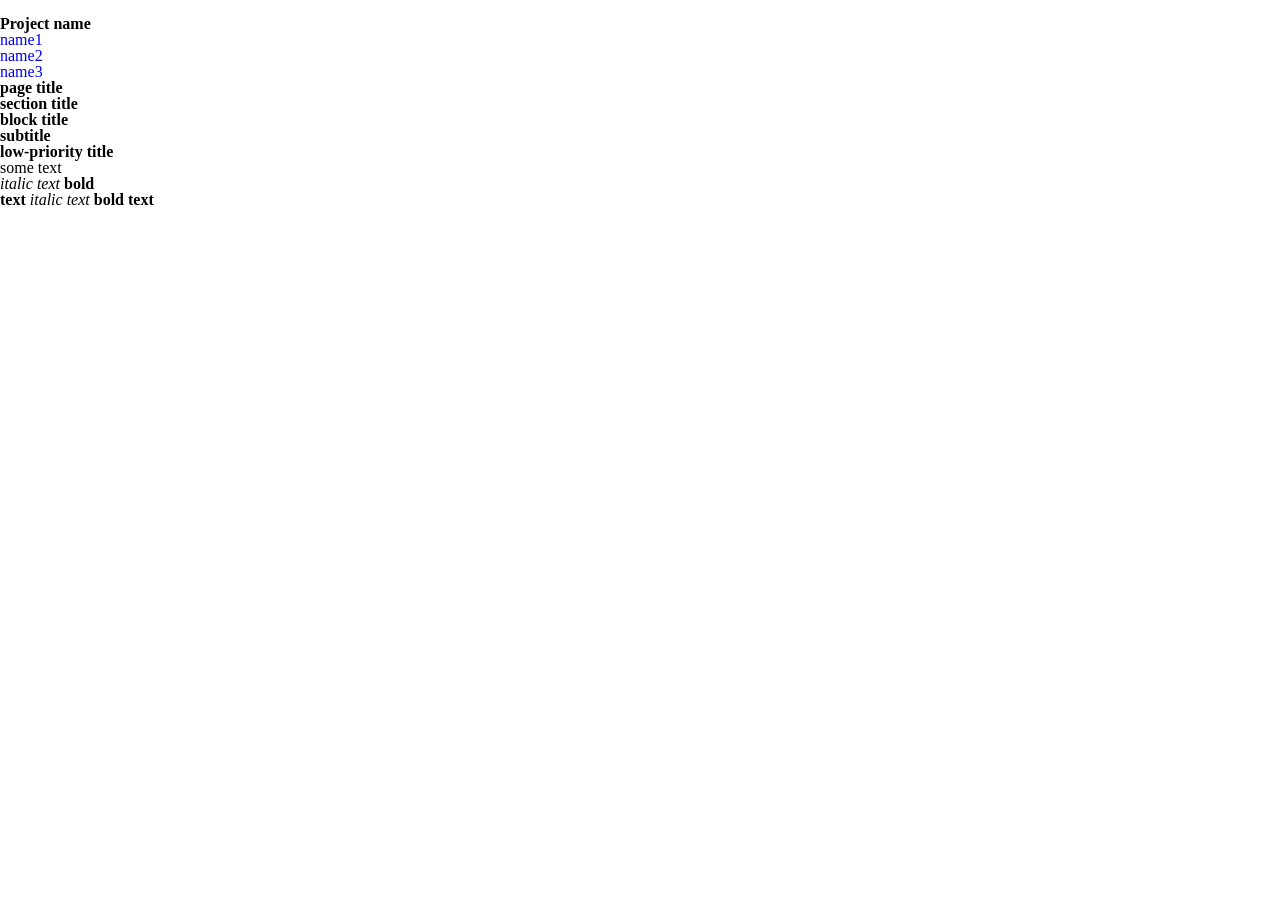
==== homepage.html @ 0d235157 "first commit" ====
<!doctype html>
<html xmlns="http://www.w3.org/1999/xhtml">
<head>
	<meta http-equiv="Content-Type" content="text/html; charset=utf-8" />
	<meta name="viewport" content="width=device-width; initial-scale=1" />
	<link rel="stylesheet" href="css/all.css" type="text/css"/>
	<link rel="stylesheet" href="css/fonts.css" type="text/css"/>
	<script type="text/javascript" src="js/main.js"></script>
	<title>health</title>
</head>
<body>
	<div id="wrapper">
		<header>
			<div class="layout">
				<div class="logo">
					<a href="#">
						<img src="" alt="">
					</a>
					<h1>Project name</h1>
				</div>
				<nav>
					<ul>
						<li>
							<a href="#">name1</a>
						</li>
						<li>
							<a href="#">name2</a>
						</li>
						<li>
							<a href="#">name3</a>
						</li>
					</ul>
				</nav>
			</div>
		</header>
		<main>
			<div id="content">
				<section class="">
					<div class="layout">

					</div>
				</section>
				<section class="">
					<div class="layout">

					</div>
				</section>
			</div>
			<div id="sidebar">
				<h2>page title</h2>
				<h3>section title</h3>
				<h4>block title</h4>
				<h5>subtitle</h5>
				<h6>low-priority title</h6>
			</div>
			<aside>
				<span>
					<p>some text</p>
					<em>italic text</em>
					<strong>
						bold
						<br/>
						text
					</strong>
					<i>italic text</i>
					<b>bold text</b>
				</span>
			</aside>
		</main>
		<footer>
			<section class="">
				<div class="layout">
					
				</div>
			</section>
		</footer>
	</div>
</body>
</html>
---- css/all.css ----
/***************************************************              GENERAL RESET STYLES             ***************************************************/
html, body, div, span, object, iframe,
h1, h2, h3, h4, h5, h6, p, blockquote, pre,
abbr, address, cite, code,
del, dfn, em, img, ins, kbd, q, samp,
small, strong, sub, sup, var,
b, i,
dl, dt, dd, ol, ul, li,
fieldset, form, label, legend,
table, caption, tbody, tfoot, thead, tr, th, td,
article, aside, canvas, details, figcaption, figure,
footer, header, hgroup, menu, nav, section, summary,
time, mark, audio, video {
    margin:0;
    padding:0;
    border:0;
    outline:0;
    font-size:100%;
    vertical-align:baseline;
    background:transparent;
}
* {box-sizing: border-box;}
*:focus {outline: none;}
body {line-height:1;}
article,aside,details,figcaption,figure,
footer,header,hgroup,menu,nav,section {
    display:block;
}
nav ul {list-style:none;}
ol, ul {
	list-style: none;
	margin:0;
	padding:0;
}
a {
    margin:0;
    padding:0;
    font-size:100%;
    vertical-align:baseline;
    background:transparent;
		text-decoration:none;
}
a:hover {text-decoration:none;}
table {
    border-collapse:collapse;
    border-spacing:0;
}
img {
	border-style:none;
	max-width:100%;
}
form fieldset {
	margin:0;
	padding:0;
	border:none;
}
input, textarea, select {
	vertical-align:middle;
	color:#000;
	padding:0;
}
input, select {vertical-align:middle;}
input::-webkit-input-placeholder{color:#000;}
input:focus::-webkit-input-placeholder{color:#000;}
/*
@media (min-width: 1921px){}
@media (width: 1920px){}
@media (min-width: 1440px) and (max-width: 1919px) {}
@media (min-width: 1360px) and (max-width: 1439px) {}
@media (min-width: 1280px) and (max-width: 1359px) {}
@media (min-width: 1024px) and (max-width: 1279px) {}
@media (min-width: 768px) and (max-width: 1023px) {}
@media (min-width: 375px) and (max-width: 767px) {}
@media (min-width: 320px) and (max-width: 374px) {}
*/
/*
@media (max-width: 1919px) {}
@media (max-width: 1439px) {}
@media (max-width: 1279px) {}
@media (max-width: 767px) {}
*/
#wrapper {
	display:block;
	position:relative;
	width:100%;
	height:100%;
}
.layout {
  display: block;
  position:relative;
  overflow: hidden;
  width:1400px;
	margin:0 auto 0 auto;
}
header,
main,
footer,
section {
  display: block;
  position:relative;
  overflow: hidden;
  width: 100%;
}
#content {
  display: block;
  position:relative;
  overflow: hidden;
  width: 100%;
}
---- css/fonts.css ----
/* Example */ 
/* @font-face {
    font-family: 'Corbel';
    src: url('../fonts/Corbel.eot');
    src: url('../fonts/Corbel.eot?#iefix') format('embedded-opentype'),
         url('../fonts/Corbel.woff') format('woff'),
         url('../fonts/Corbel.ttf') format('truetype'),
         url('../fonts/Corbel.svg#Corbel') format('svg');
    font-weight: normal;
    font-style: normal;
}
*/
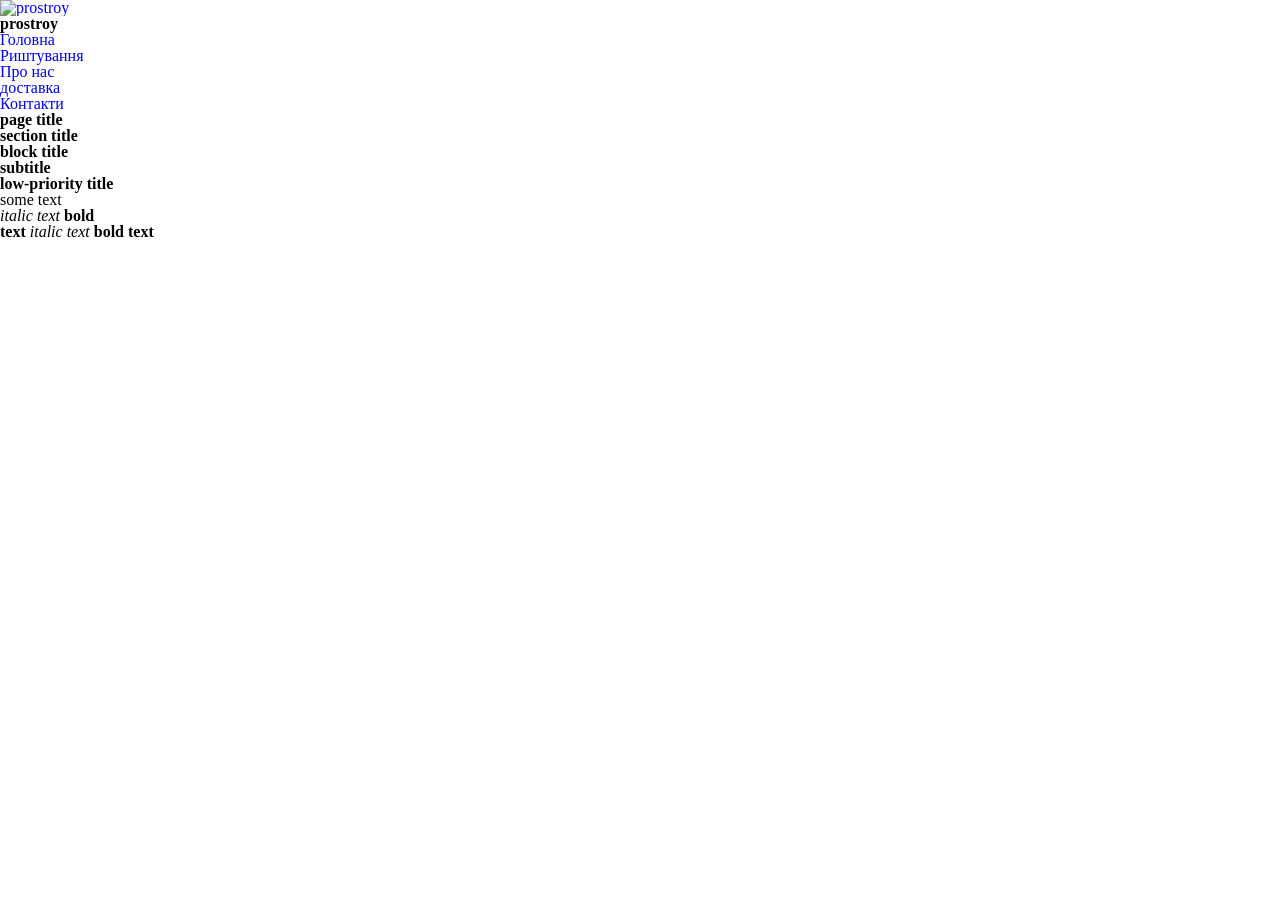
==== commit bf791383: "nav" ====
--- a/homepage.html
+++ b/homepage.html
@@ -6,7 +6,7 @@
 	<link rel="stylesheet" href="css/all.css" type="text/css"/>
 	<link rel="stylesheet" href="css/fonts.css" type="text/css"/>
 	<script type="text/javascript" src="js/main.js"></script>
-	<title>health</title>
+	<title>prostroy</title>
 </head>
 <body>
 	<div id="wrapper">
@@ -14,20 +14,26 @@
 			<div class="layout">
 				<div class="logo">
 					<a href="#">
-						<img src="" alt="">
+						<img src="" alt="prostroy">
 					</a>
-					<h1>Project name</h1>
+					<h1>prostroy</h1>
 				</div>
 				<nav>
 					<ul>
 						<li>
-							<a href="#">name1</a>
+							<a href="#">Головна</a>
 						</li>
 						<li>
-							<a href="#">name2</a>
+							<a href="#">Риштування</a>
 						</li>
 						<li>
-							<a href="#">name3</a>
+							<a href="#">Про нас</a>
+						</li>
+						<li>
+							<a href="#">доставка</a>
+						</li>
+						<li>
+							<a href="#">Контакти</a>
 						</li>
 					</ul>
 				</nav>
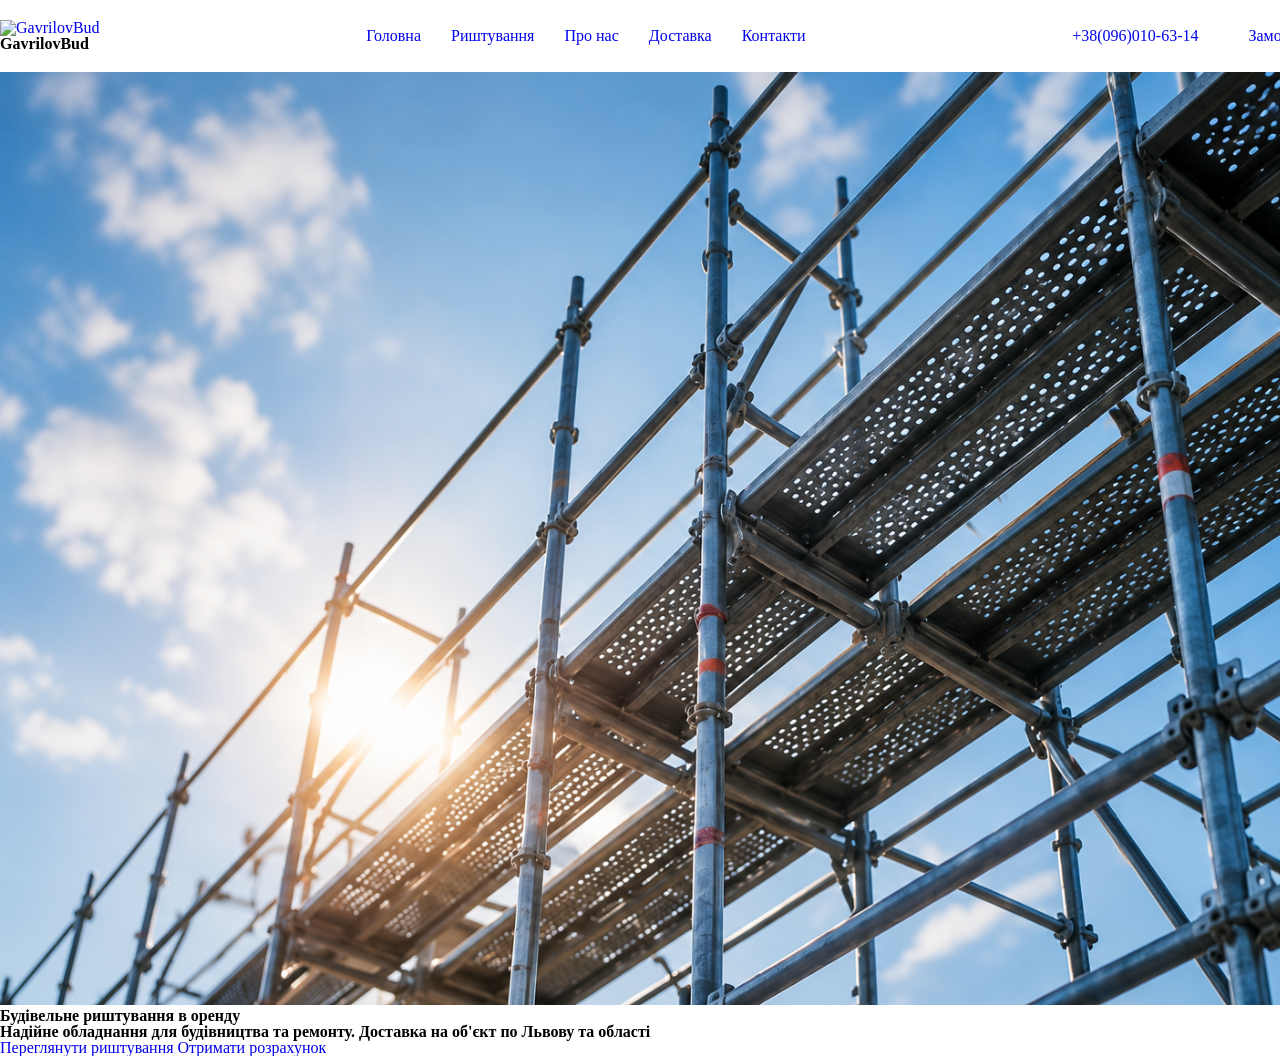
==== commit 83d45457: "додала header, baner" ====
--- a/homepage.html
+++ b/homepage.html
@@ -6,7 +6,7 @@
 	<link rel="stylesheet" href="css/all.css" type="text/css"/>
 	<link rel="stylesheet" href="css/fonts.css" type="text/css"/>
 	<script type="text/javascript" src="js/main.js"></script>
-	<title>prostroy</title>
+	<title>GavrilovBud</title>
 </head>
 <body>
 	<div id="wrapper">
@@ -14,9 +14,9 @@
 			<div class="layout">
 				<div class="logo">
 					<a href="#">
-						<img src="" alt="prostroy">
+						<img src="" alt="GavrilovBud">
 					</a>
-					<h1>prostroy</h1>
+					<h1>GavrilovBud</h1>
 				</div>
 				<nav>
 					<ul>
@@ -30,20 +30,30 @@
 							<a href="#">Про нас</a>
 						</li>
 						<li>
-							<a href="#">доставка</a>
+							<a href="#">Доставка</a>
 						</li>
 						<li>
 							<a href="#">Контакти</a>
 						</li>
 					</ul>
 				</nav>
+				<div class="tel_button">
+					<a href="#">+38(096)010-63-14</a>
+					<a href="#">Замовити риштування</a>
+				</div>
 			</div>
 		</header>
 		<main>
 			<div id="content">
-				<section class="">
+				<section class="first-view">
 					<div class="layout">
-
+						<div class="baner">
+							<img src="images/baner.png" alt="baner">
+						</div>
+						<h2>Будівельне риштування в оренду</h2>
+						<h3>Надійне обладнання для будівництва та ремонту. Доставка на об'єкт по Львову та області</h3>
+						<a href="#">Переглянути риштування</a>
+						<a href="#">Отримати розрахунок</a>
 					</div>
 				</section>
 				<section class="">
@@ -51,27 +61,7 @@
 
 					</div>
 				</section>
-			</div>
-			<div id="sidebar">
-				<h2>page title</h2>
-				<h3>section title</h3>
-				<h4>block title</h4>
-				<h5>subtitle</h5>
-				<h6>low-priority title</h6>
-			</div>
-			<aside>
-				<span>
-					<p>some text</p>
-					<em>italic text</em>
-					<strong>
-						bold
-						<br/>
-						text
-					</strong>
-					<i>italic text</i>
-					<b>bold text</b>
-				</span>
-			</aside>
+			</div>			
 		</main>
 		<footer>
 			<section class="">
--- a/css/all.css
+++ b/css/all.css
@@ -107,3 +107,54 @@
   overflow: hidden;
   width: 100%;
 }
+
+
+
+
+header{
+  width: 100%;
+  margin: 0 0 20px 0;
+  padding: 20px 0 0 0;
+}
+header .layout{
+  display: flex;
+  justify-content: space-between;
+  align-items: center;
+}
+header .layout .logo{}
+header .layout .logo a{}
+header .layout .logo a img{}
+header .layout .logo h1{}
+header .layout nav{}
+header .layout nav ul{
+  display: flex;
+  flex-wrap: wrap;
+  gap: 30px;
+}
+header .layout nav ul li{}
+header .layout  .tel_button{
+  display: flex;
+  gap: 50px;
+}
+header .layout .el_button .tel a{}
+
+@media (max-width: 767px) {
+  header{
+  height: 200px;
+}
+  header .layout{
+    max-width: 350px;
+  flex-direction: column;
+  gap: 15px;
+}
+header .layout nav ul{
+  gap: 10px;
+}
+header .layout  .tel_button{
+  flex-direction: column;
+  gap: 10px;
+}
+}
+
+
+
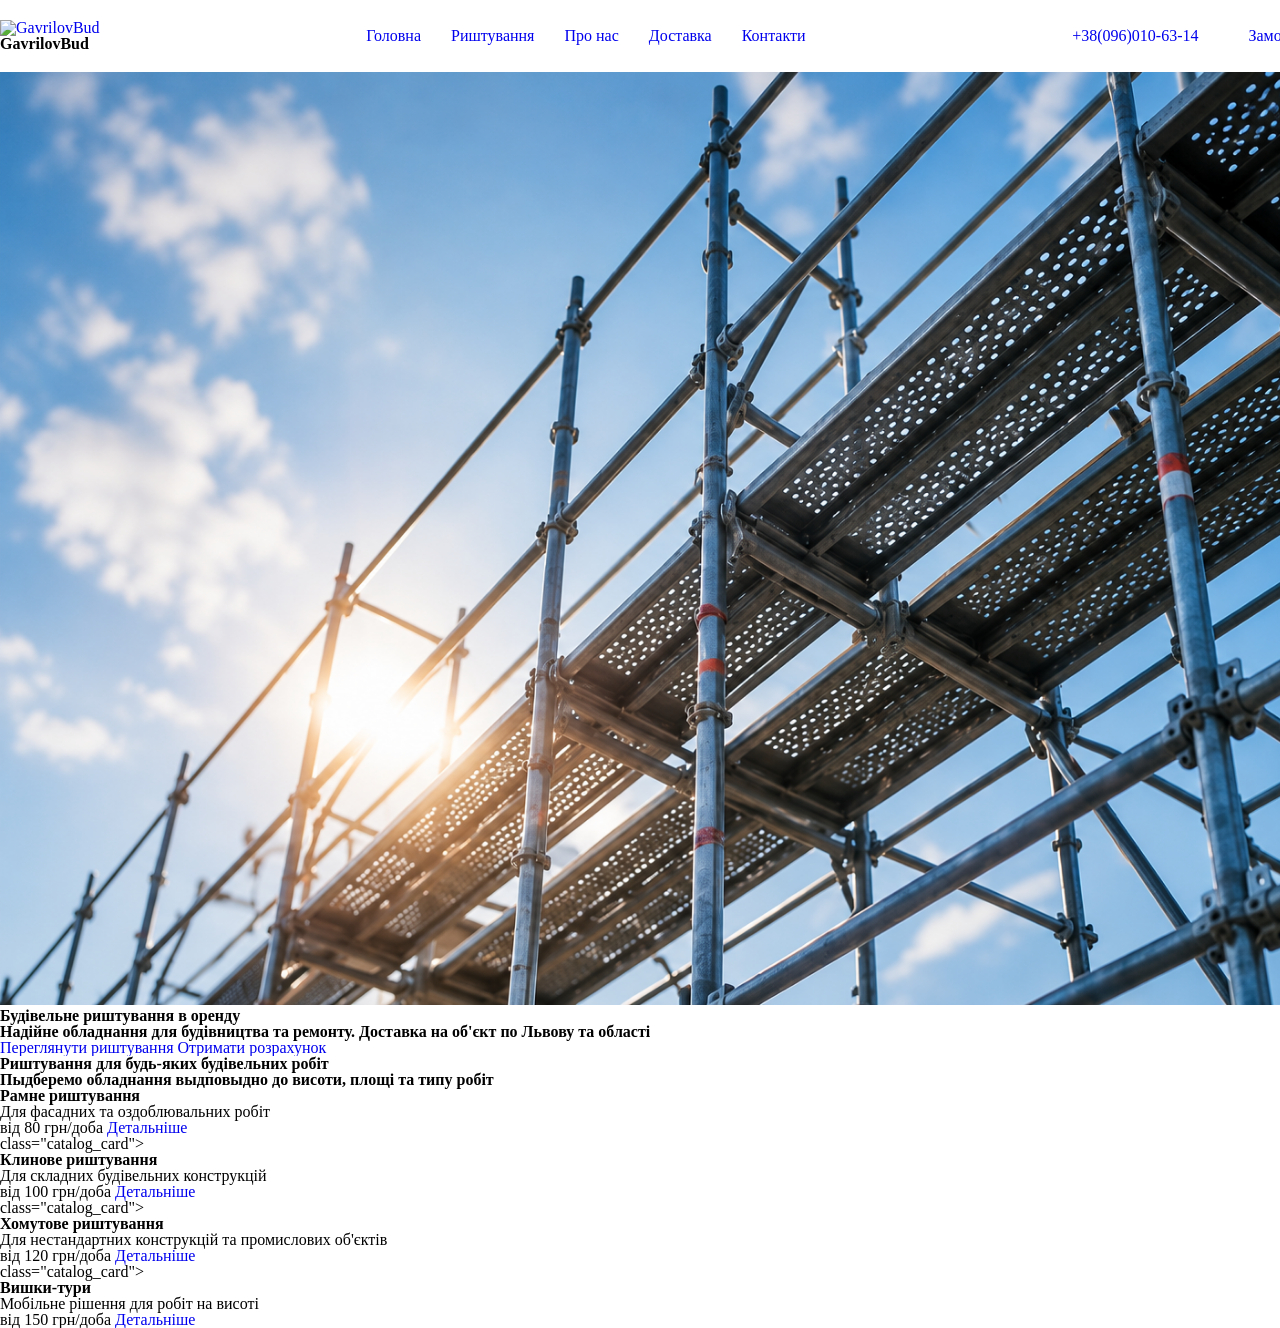
==== commit 693b20ff: "додала каталог" ====
--- a/homepage.html
+++ b/homepage.html
@@ -56,9 +56,39 @@
 						<a href="#">Отримати розрахунок</a>
 					</div>
 				</section>
-				<section class="">
+				<section class="catalog">
 					<div class="layout">
-
+						<h2>Риштування для будь-яких будівельних робіт</h2>
+						<h3>Пыдберемо обладнання выдповыдно до висоти, площі та типу робіт</h3>
+						<div class="cetalog_box">
+							<div class="catalog_card">
+								<h4>Рамне риштування</h4>
+								<p>Для фасадних та оздоблювальних робіт</p>
+								<span>від 80 грн/доба</span>
+								<a href="#">Детальніше</a>
+							</div>
+							<div class="catalog_card">
+								 class="catalog_card">
+								<h4>Клинове риштування</h4>
+								<p>Для складних будівельних конструкцій</p>
+								<span>від 100 грн/доба</span>
+								<a href="#">Детальніше</a>
+							</div>
+							<div class="catalog_card">
+								 class="catalog_card">
+								<h4>Хомутове риштування</h4>
+								<p>Для нестандартних конструкцій та промислових об'єктів</p>
+								<span>від 120 грн/доба</span>
+								<a href="#">Детальніше</a>
+							</div>
+							<div class="catalog_card">
+								 class="catalog_card">
+								<h4>Вишки-тури</h4>
+								<p>Мобільне рішення для робіт на висоті</p>
+								<span>від 150 грн/доба</span>
+								<a href="#">Детальніше</a>
+							</div>
+						</div>
 					</div>
 				</section>
 			</div>			
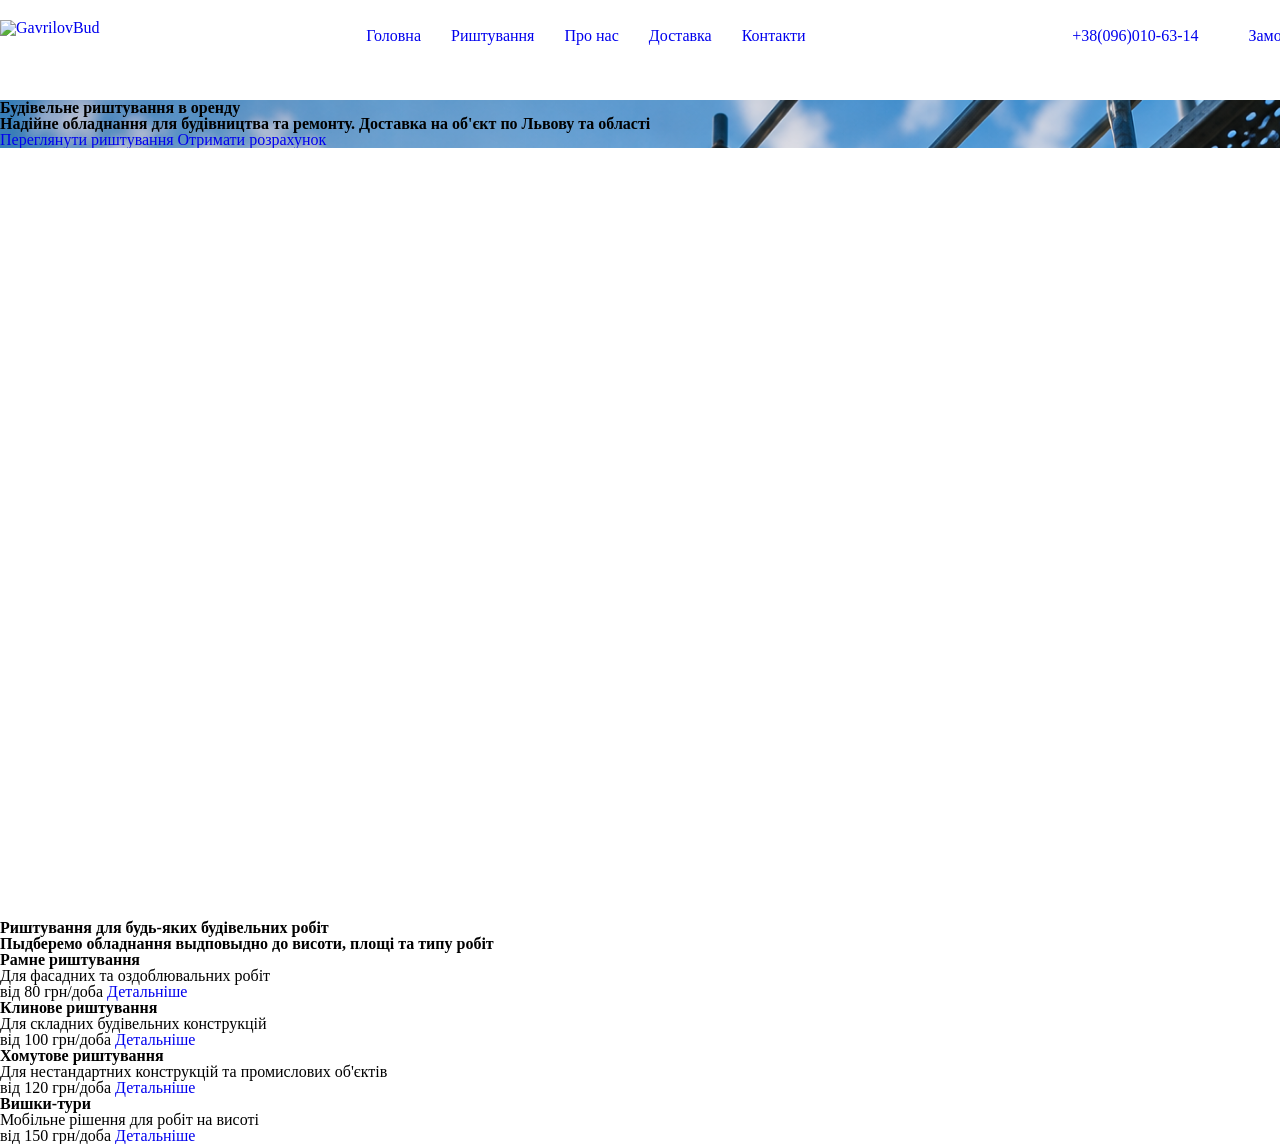
==== commit 7068d842: "почала додавати стилі" ====
--- a/homepage.html
+++ b/homepage.html
@@ -50,10 +50,12 @@
 						<div class="baner">
 							<img src="images/baner.png" alt="baner">
 						</div>
-						<h2>Будівельне риштування в оренду</h2>
-						<h3>Надійне обладнання для будівництва та ремонту. Доставка на об'єкт по Львову та області</h3>
-						<a href="#">Переглянути риштування</a>
-						<a href="#">Отримати розрахунок</a>
+						<div class="text">
+							<h2>Будівельне риштування в оренду</h2>
+							<h3>Надійне обладнання для будівництва та ремонту. Доставка на об'єкт по Львову та області</h3>
+							<a href="#">Переглянути риштування</a>
+							<a href="#">Отримати розрахунок</a>
+						</div>
 					</div>
 				</section>
 				<section class="catalog">
@@ -68,21 +70,18 @@
 								<a href="#">Детальніше</a>
 							</div>
 							<div class="catalog_card">
-								 class="catalog_card">
 								<h4>Клинове риштування</h4>
 								<p>Для складних будівельних конструкцій</p>
 								<span>від 100 грн/доба</span>
 								<a href="#">Детальніше</a>
 							</div>
 							<div class="catalog_card">
-								 class="catalog_card">
 								<h4>Хомутове риштування</h4>
 								<p>Для нестандартних конструкцій та промислових об'єктів</p>
 								<span>від 120 грн/доба</span>
 								<a href="#">Детальніше</a>
 							</div>
 							<div class="catalog_card">
-								 class="catalog_card">
 								<h4>Вишки-тури</h4>
 								<p>Мобільне рішення для робіт на висоті</p>
 								<span>від 150 грн/доба</span>
--- a/css/all.css
+++ b/css/all.css
@@ -113,8 +113,8 @@
 
 header{
   width: 100%;
-  margin: 0 0 20px 0;
-  padding: 20px 0 0 0;
+  height: 80px;
+  margin: 20px 0 0 0;
 }
 header .layout{
   display: flex;
@@ -124,7 +124,9 @@
 header .layout .logo{}
 header .layout .logo a{}
 header .layout .logo a img{}
-header .layout .logo h1{}
+header .layout .logo h1{
+  text-indent: -9999px;
+}
 header .layout nav{}
 header .layout nav ul{
   display: flex;
@@ -157,4 +159,16 @@
 }
 
 
+main .first-view{
+  width: 100%;
+  height: calc(100vh - 80px);
+}
+main .first-view .baner{
+  position: absolute;
+}
+main .first-view .text{
+  position: relative;
+}
 
+
+
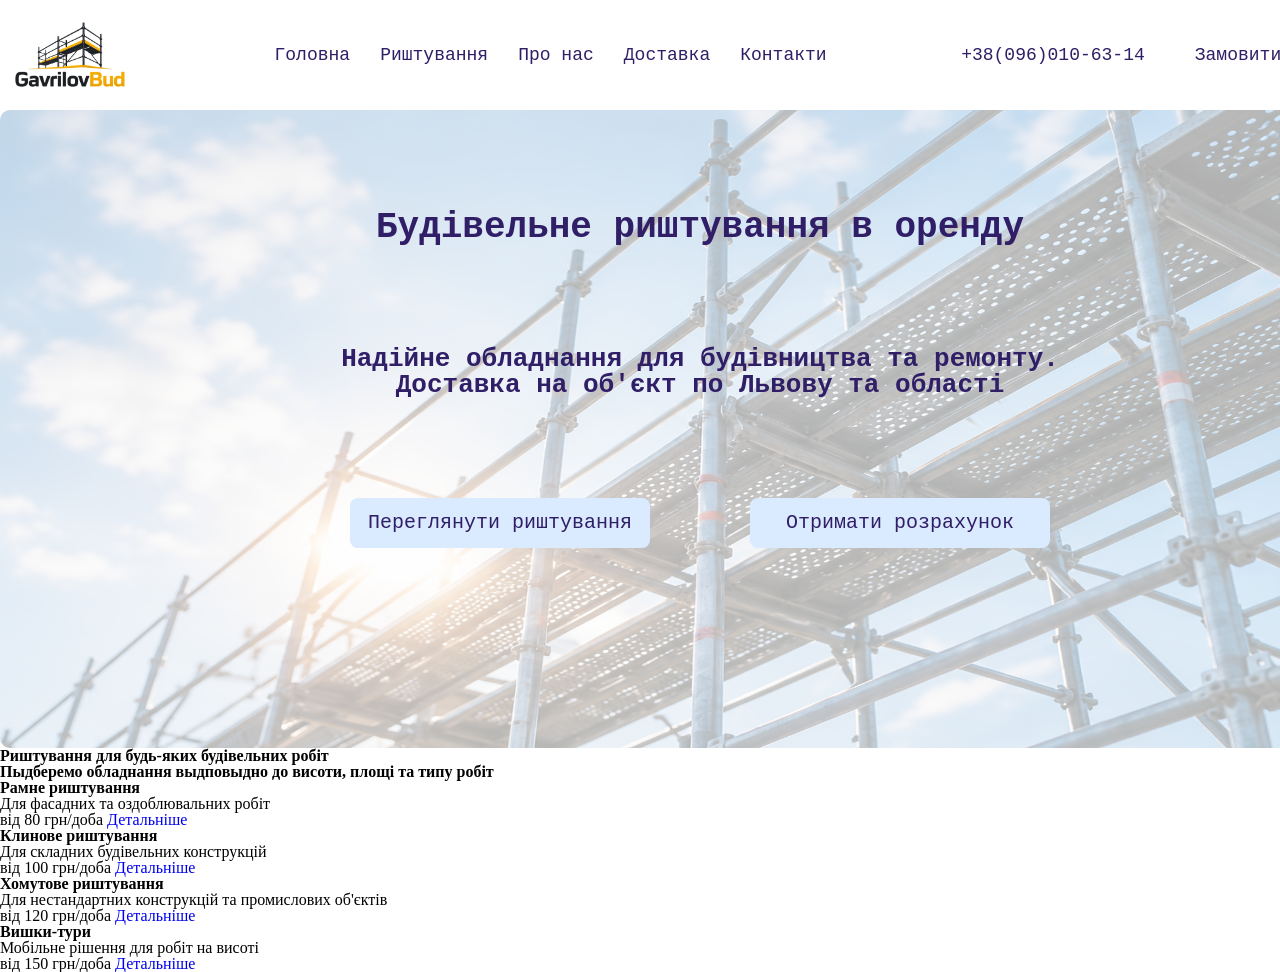
==== commit b4308472: "додала стилі і логотип" ====
--- a/homepage.html
+++ b/homepage.html
@@ -14,7 +14,7 @@
 			<div class="layout">
 				<div class="logo">
 					<a href="#">
-						<img src="" alt="GavrilovBud">
+						<img src="images/logo.png" alt="GavrilovBud">
 					</a>
 					<h1>GavrilovBud</h1>
 				</div>
@@ -47,15 +47,17 @@
 			<div id="content">
 				<section class="first-view">
 					<div class="layout">
-						<div class="baner">
-							<img src="images/baner.png" alt="baner">
-						</div>
-						<div class="text">
-							<h2>Будівельне риштування в оренду</h2>
-							<h3>Надійне обладнання для будівництва та ремонту. Доставка на об'єкт по Львову та області</h3>
-							<a href="#">Переглянути риштування</a>
-							<a href="#">Отримати розрахунок</a>
-						</div>
+							<div class="baner">
+								<img src="images/baner.png" alt="baner">
+							</div>
+							<div class="text">
+								<h2>Будівельне риштування в оренду</h2>
+								<h3>Надійне обладнання для будівництва та ремонту. Доставка на об'єкт по Львову та області</h3>
+								<div class="btn">
+									<a href="#">Переглянути риштування</a>
+									<a href="#">Отримати розрахунок</a>
+								</div>
+							</div>
 					</div>
 				</section>
 				<section class="catalog">
--- a/css/all.css
+++ b/css/all.css
@@ -113,17 +113,22 @@
 
 header{
   width: 100%;
-  height: 80px;
-  margin: 20px 0 0 0;
+  margin: 20px 0 20px 0;
 }
 header .layout{
   display: flex;
   justify-content: space-between;
   align-items: center;
 }
-header .layout .logo{}
+header .layout .logo{
+  width: 140px;
+  height: 70px;
+}
 header .layout .logo a{}
-header .layout .logo a img{}
+header .layout .logo a img{
+  width: 100%;
+  height: 100%;
+}
 header .layout .logo h1{
   text-indent: -9999px;
 }
@@ -133,12 +138,22 @@
   flex-wrap: wrap;
   gap: 30px;
 }
-header .layout nav ul li{}
+header .layout nav ul li a,
+header .layout  .tel_button a{
+  font-family: 'Courier New', Courier, monospace;
+  color: #301e67;
+  font-size: 18px;
+  font-weight: 500;
+}
+header .layout nav ul li a:hover,
+header .layout  .tel_button a:hover{
+  text-decoration: underline;
+  color: #333399;
+}
 header .layout  .tel_button{
   display: flex;
   gap: 50px;
 }
-header .layout .el_button .tel a{}
 
 @media (max-width: 767px) {
   header{
@@ -159,16 +174,63 @@
 }
 
 
-main .first-view{
-  width: 100%;
-  height: calc(100vh - 80px);
-}
-main .first-view .baner{
+main .first-view{}
+main .first-view .layout .baner{
+  width: 960px;
+  height: 300px;
+  
+}
+main .first-view  .layout .baner img{
+  width: 100%;
+  height: 100%;
+  border-radius: 10px;
+  opacity: .3;
   position: absolute;
 }
-main .first-view .text{
+main .first-view .layout .text{
+  display: flex;
+  align-items: center;
+  flex-direction: column;
+  gap: 100px;
   position: relative;
-}
-
-
-
+  bottom: 200px;
+}
+main .first-view .layout .text h2,
+main .first-view .layout .text h3,
+main .first-view .layout .text .btn a{
+  font-family: 'Courier New', Courier, monospace;
+  color: #301e67;
+}
+main .first-view .layout .text h2{
+  font-size: 36px;
+  font-weight: 700;
+}
+main .first-view .layout .text h3{
+   font-size: 26px;
+   font-weight: 600;
+   width: 800px;
+   text-align: center;
+}
+main .first-view .layout .text .btn{
+  display: flex;
+  gap: 100px;
+}
+main .first-view .layout .text .btn a{
+  display: inline-block;
+  font-size: 20px;
+  font-weight: 500;
+  width: 300px;
+  height: 50px;
+  background-color: #DAEAFF;
+  line-height: 50px;
+  text-align: center;
+  border-radius: 8px;
+  transition: .3s;
+}
+main .first-view .layout .text .btn a:hover{
+  box-shadow: 0 10px 8px rgba(9, 24, 245, 0.2);
+  transform: translateY(-8px);
+}
+
+
+
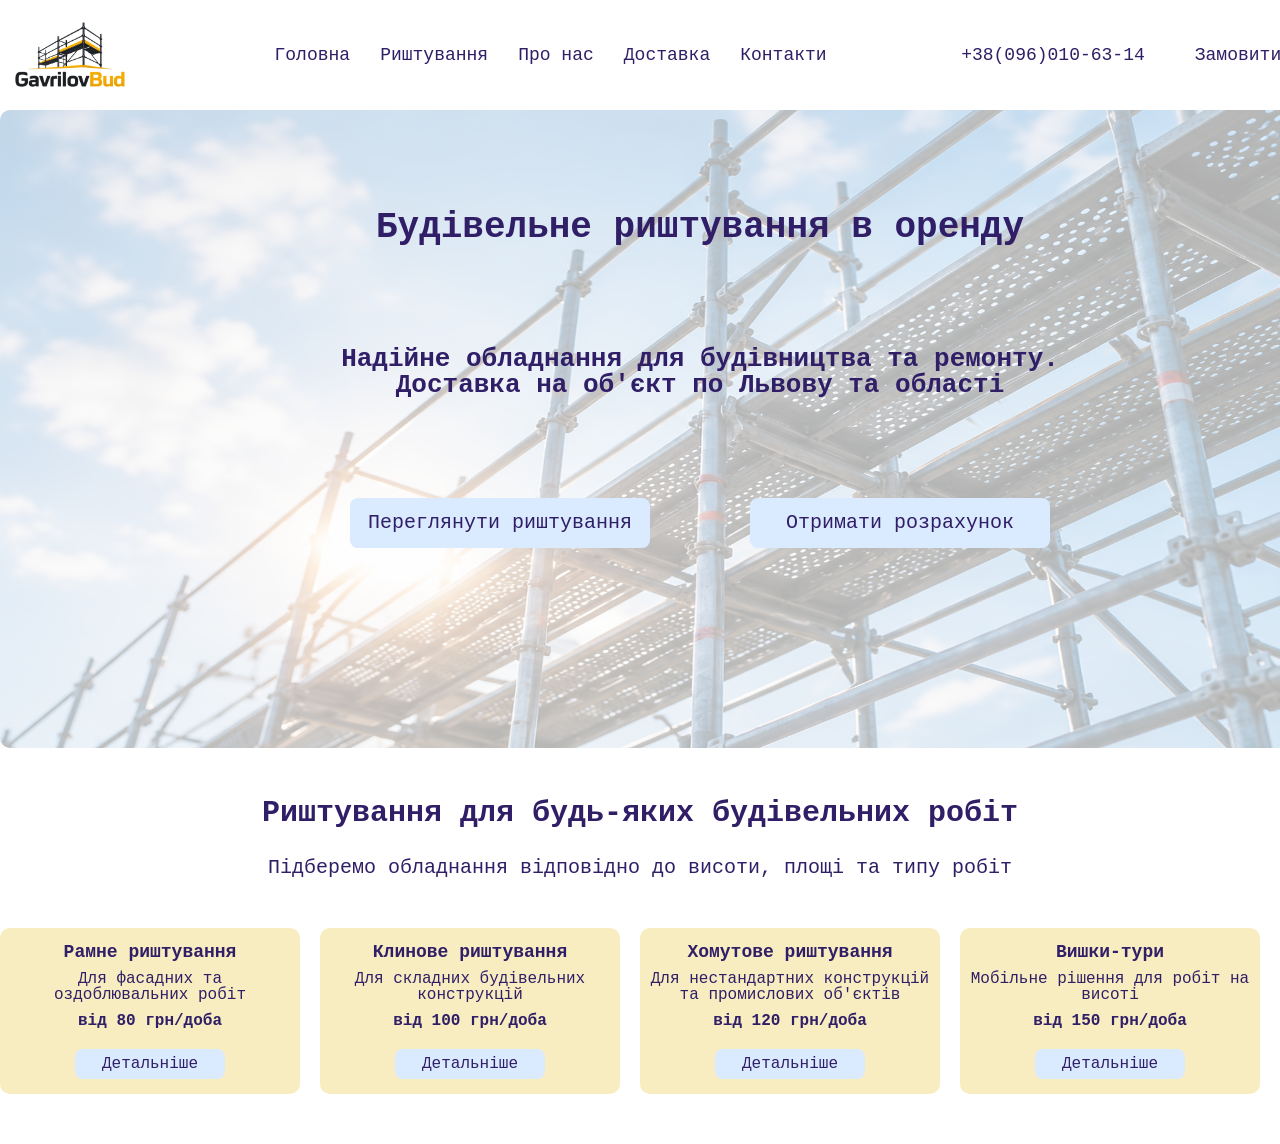
==== commit a5fd5f1a: "додала стилі секції каталог, зробила адаптив" ====
--- a/homepage.html
+++ b/homepage.html
@@ -63,8 +63,8 @@
 				<section class="catalog">
 					<div class="layout">
 						<h2>Риштування для будь-яких будівельних робіт</h2>
-						<h3>Пыдберемо обладнання выдповыдно до висоти, площі та типу робіт</h3>
-						<div class="cetalog_box">
+						<h3>Підберемо обладнання відповідно до висоти, площі та типу робіт</h3>
+						<div class="catalog_box">
 							<div class="catalog_card">
 								<h4>Рамне риштування</h4>
 								<p>Для фасадних та оздоблювальних робіт</p>
--- a/css/all.css
+++ b/css/all.css
@@ -164,6 +164,10 @@
   flex-direction: column;
   gap: 15px;
 }
+header .layout .logo{
+  width: 120px;
+  height: 60px;
+}
 header .layout nav ul{
   gap: 10px;
 }
@@ -178,7 +182,6 @@
 main .first-view .layout .baner{
   width: 960px;
   height: 300px;
-  
 }
 main .first-view  .layout .baner img{
   width: 100%;
@@ -232,5 +235,123 @@
   transform: translateY(-8px);
 }
 
-
-
+@media (max-width: 767px){
+main .first-view .layout{
+  max-width: 350px;
+  width: 100%;
+}
+main .first-view .layout .baner{
+  height: 200px;
+}
+main .first-view .layout .text{
+  gap: 50px;
+  bottom: 100px;
+}
+main .first-view .layout .text h2{
+  font-size: 28px;
+  font-weight: 600;
+  text-align: center;
+}
+main .first-view .layout .text h3{
+   font-size: 20px;
+   width: 100%;
+}
+main .first-view .layout .text .btn{
+  flex-direction: column;
+  gap: 20px;
+}
+main .first-view .layout .text .btn a{
+  font-size: 18px;
+}
+
+}
+
+
+
+main .catalog{
+  padding: 50px 0 50px 0;
+}
+main .catalog .layout{
+  width: 100%;
+}
+main .catalog .layout h2,
+main .catalog .layout h3,
+main .catalog .layout .catalog_box .catalog_card h4,
+main .catalog .layout .catalog_box .catalog_card p,
+main .catalog .layout .catalog_box .catalog_card span,
+main .catalog .layout .catalog_box .catalog_card a{
+  font-family: 'Courier New', Courier, monospace;
+  color: #301e67;
+  text-align: center;
+}
+main .catalog .layout h2{
+  font-size: 30px;
+  font-weight: 600;
+  margin: 0 0 30px 0;
+}
+main .catalog .layout h3{
+  font-size: 20px;
+  font-weight: 500;
+  margin: 0 0 50px 0;
+}
+main .catalog .layout .catalog_box{
+  display: grid;
+  grid-template-columns: repeat(4,1fr);
+}
+main .catalog .layout .catalog_box .catalog_card{
+  max-width: 300px;
+  width: 100%;
+  background-color: rgba(240, 220, 130, 0.5);
+  border-radius: 10px;
+  display: flex;
+  flex-direction: column;
+  align-items: center;
+  gap: 10px;
+  padding: 15px 10px 15px 10px;
+}
+main .catalog .layout .catalog_box .catalog_card h4{
+  font-size: 18px;
+  font-weight: 600;
+}
+main .catalog .layout .catalog_box .catalog_card p,
+main .catalog .layout .catalog_box .catalog_card a{
+  font-size: 16px;
+  font-weight: 400;
+}
+main .catalog .layout .catalog_box .catalog_card span{
+  font-size: 16px;
+  font-weight: 600;
+}
+main .catalog .layout .catalog_box .catalog_card a{
+  width: 150px;
+  height: 30px;
+  background-color: #DAEAFF;
+  line-height: 30px;
+  text-align: center;
+  border-radius: 8px;
+  margin: 10px 0 0 0;
+  transition: .3s;
+}
+main .catalog .layout .catalog_box .catalog_card a:hover{
+  box-shadow: 0 10px 8px rgba(9, 24, 245, 0.2);
+  transform: translateY(-8px);
+}
+
+@media (max-width: 767px){
+  main .catalog .layout h2{
+  font-size: 28px;
+  margin: 0 0 20px 0;
+}
+main .catalog .layout h3{
+  font-size: 18px;
+  margin: 0 0 40px 0;
+}
+main .catalog .layout .catalog_box{
+  grid-template-columns: 1fr;
+  gap: 15px;
+  justify-items: center;
+}
+}
+
+
+
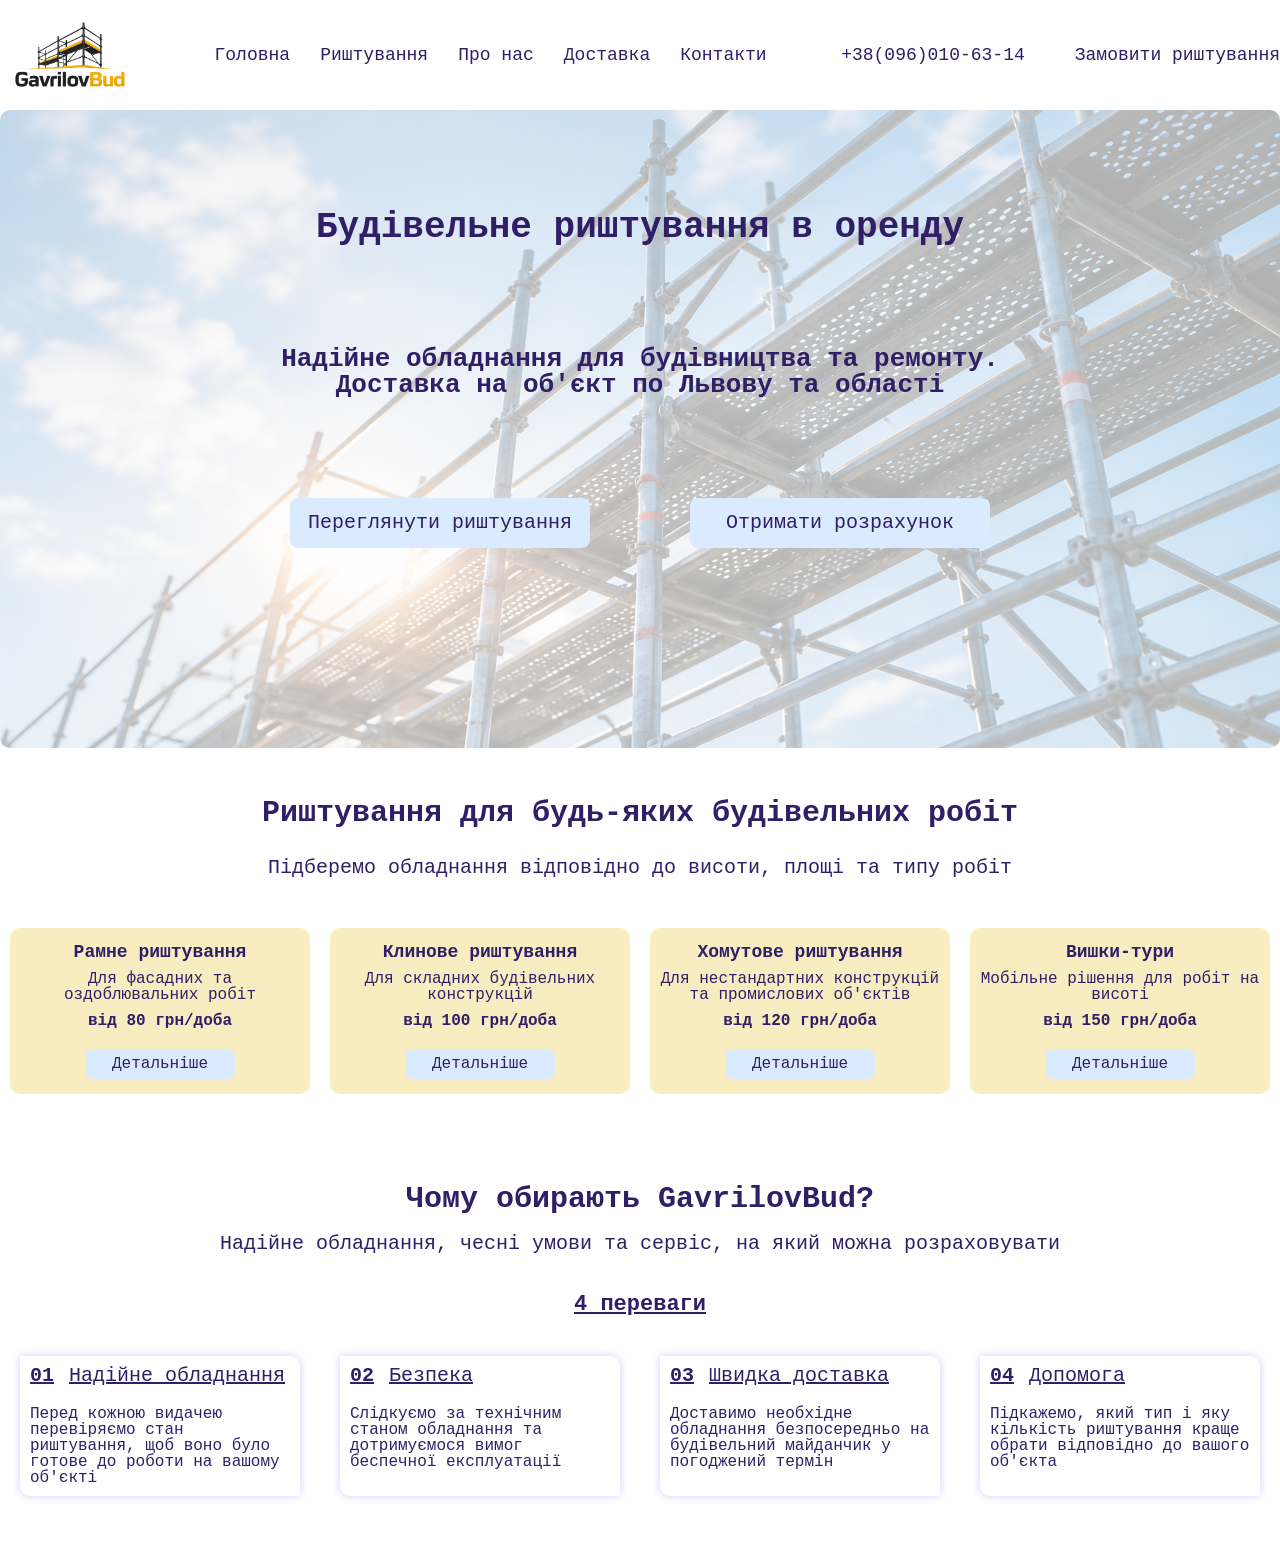
==== commit 4118427a: "додала секцію переваги та стилі до цієї секції" ====
--- a/homepage.html
+++ b/homepage.html
@@ -92,6 +92,56 @@
 						</div>
 					</div>
 				</section>
+				<section class="advantages">
+					<div class="layout">
+							<h2>Чому обирають GavrilovBud?</h2>
+							<h3>Надійне обладнання, чесні умови та сервіс, на який можна розраховувати</h3>
+							<p>4 переваги</p>
+							<div class="advantages_container">
+								<div class="advantages_block">
+									<h3><span>01</span>Надійне обладнання</h3>
+									<p>Перед кожною видачею перевіряємо стан риштування, щоб воно було готове до роботи на вашому об'єкті </p>
+								</div>
+								<div class="advantages_block">
+									<h3><span>02</span>Безпека</h3>
+									<p>Слідкуємо за технічним станом обладнання та дотримуємося вимог беспечної експлуатації</p>
+								</div>
+								<div class="advantages_block">
+									<h3><span>03</span>Швидка доставка</h3>
+									<p>Доставимо необхідне обладнання безпосередньо на будівельний майданчик у погоджений термін</p>
+								</div>
+								<div class="advantages_block">
+									<h3><span>04</span>Допомога</h3>
+									<p>Підкажемо, який тип і яку кількість риштування краще обрати відповідно до вашого об'єкта</p>
+								</div>
+							</div>
+					</div>
+				</section>
+				<section class="">
+					<div class="layout">
+							
+					</div>
+				</section>
+				<section class="">
+					<div class="layout">
+							
+					</div>
+				</section>
+				<section class="">
+					<div class="layout">
+							
+					</div>
+				</section>
+				<section class="">
+					<div class="layout">
+							
+					</div>
+				</section>
+				<section class="">
+					<div class="layout">
+							
+					</div>
+				</section>
 			</div>			
 		</main>
 		<footer>
--- a/css/all.css
+++ b/css/all.css
@@ -20,7 +20,6 @@
     background:transparent;
 }
 * {box-sizing: border-box;}
-*:focus {outline: none;}
 body {line-height:1;}
 article,aside,details,figcaption,figure,
 footer,header,hgroup,menu,nav,section {
@@ -89,7 +88,8 @@
   display: block;
   position:relative;
   overflow: hidden;
-  width:1400px;
+  max-width:1400px;
+  width: 100%;
 	margin:0 auto 0 auto;
 }
 header,
@@ -297,6 +297,7 @@
 main .catalog .layout .catalog_box{
   display: grid;
   grid-template-columns: repeat(4,1fr);
+  justify-items: center;
 }
 main .catalog .layout .catalog_box .catalog_card{
   max-width: 300px;
@@ -337,6 +338,14 @@
   transform: translateY(-8px);
 }
 
+@media (max-width: 1279px){
+  main .catalog .layout .catalog_box{
+  grid-template-columns: repeat(2,2fr);
+  gap: 15px;
+
+}
+}
+
 @media (max-width: 767px){
   main .catalog .layout h2{
   font-size: 28px;
@@ -349,9 +358,91 @@
 main .catalog .layout .catalog_box{
   grid-template-columns: 1fr;
   gap: 15px;
+}
+}
+
+
+main .advantages{
+  padding: 40px 0 40px 0;
+}
+main .advantages h2,
+main .advantages h3,
+main .advantages p{
+  font-family: 'Courier New', Courier, monospace;
+  color: #301e67;
+  text-align: center;
+}
+main .advantages h2{
+  font-size: 30px;
+  font-weight: 600;
+  margin: 0 0 20px 0;
+}
+main .advantages h3{
+  font-size: 20px;
+  font-weight: 500;
+  margin: 0 0 40px 0;
+}
+main .advantages p{
+  font-size: 22px;
+  font-weight: 600;
+  text-decoration: underline;
+  margin: 0 0 40px 0;
+}
+main .advantages .advantages_container{
+  display: grid;
+  grid-template-columns: repeat(4,1fr);
   justify-items: center;
 }
-}
-
-
-
+main .advantages .advantages_container .advantages_block{
+  display: flex;
+  flex-direction: column;
+  align-items: start;
+  max-width: 280px;
+  width: 100%;
+  padding: 10px 10px 10px 10px;;
+  box-shadow: 0 0 10px rgba(9, 24, 245, 0.2);
+  border-radius: 0 10px 0 10px;
+  margin: 0 0 10px 0;
+}
+main .advantages .advantages_container .advantages_block span{
+  font-weight: 600;
+  margin: 0 15px 0 0;
+}
+main .advantages .advantages_container .advantages_block h3{
+  font-weight: 500;
+  text-decoration: underline;
+  margin: 0 0 20px 0;
+}
+
+main .advantages .advantages_container .advantages_block p{
+  font-size: 16px;
+  font-weight: 400;
+  text-decoration: none;
+  text-align: start;
+  margin: 0 0 0 0;
+}
+
+@media (max-width: 1279px){
+  main .advantages .advantages_container{
+  grid-template-columns: repeat(2,2fr);
+  gap: 15px;
+}
+}
+
+@media (max-width: 767px){
+    main .advantages h2{
+  font-size: 28px;
+  margin: 0 0 20px 0;
+}
+main .advantages h3{
+  font-size: 18px;
+  margin: 0 0 40px 0;
+}
+main .advantages .advantages_container{
+  grid-template-columns: 1fr;
+  gap: 15px;
+}
+}
+
+
+
